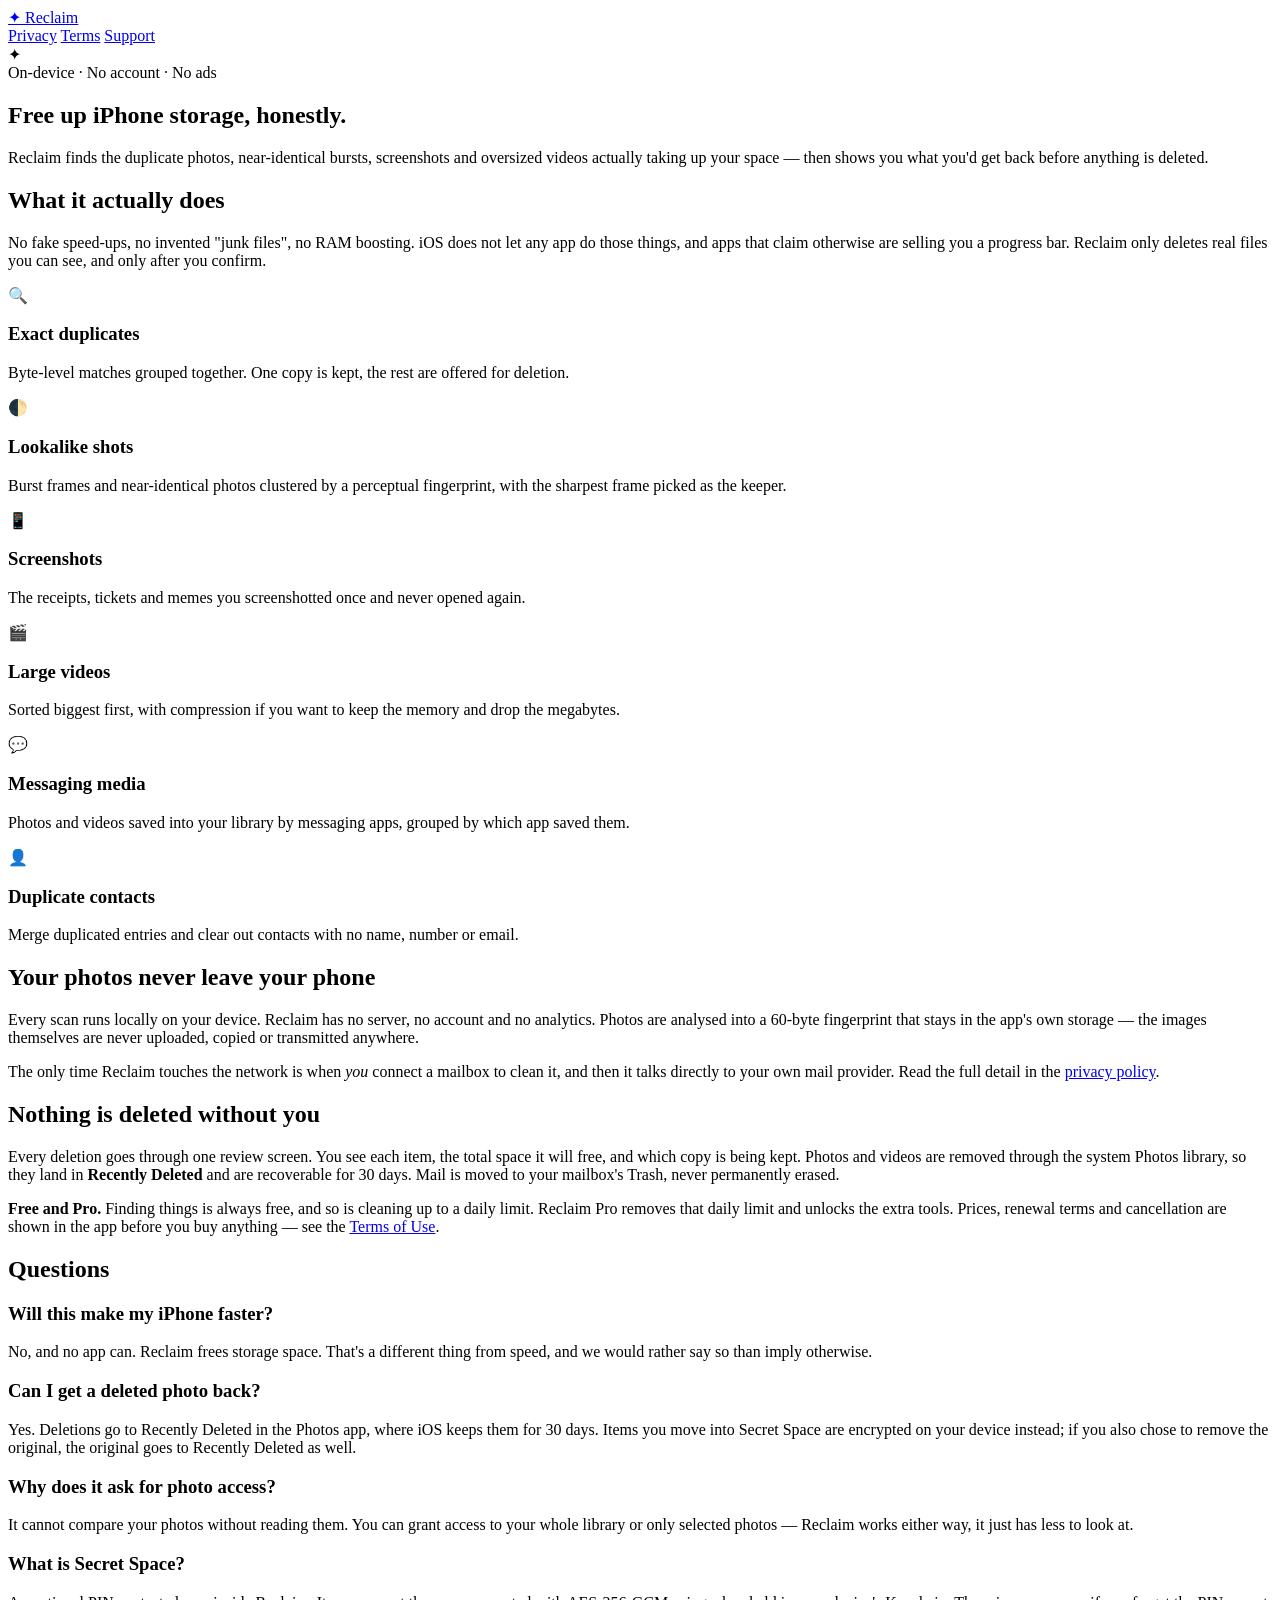
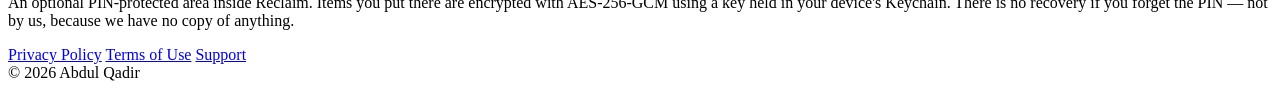
==== index.html @ c351f1a0 "Reclaim website: landing, privacy policy, terms of use, support" ====
<!doctype html>
<html lang="en">
<head>
<meta charset="utf-8">
<meta name="viewport" content="width=device-width, initial-scale=1">
<title>Reclaim — Free up iPhone storage, honestly</title>
<meta name="description" content="Reclaim finds duplicate photos, lookalike shots, screenshots and oversized videos on your iPhone, and shows you exactly what you'd get back. All analysis happens on your device.">
<link rel="stylesheet" href="/reclaim/assets/style.css">
</head>
<body>

<header class="site">
  <div class="wrap">
    <a class="brand" href="/reclaim/"><span class="mark">✦</span> Reclaim</a>
    <nav class="site">
      <a href="/reclaim/privacy/">Privacy</a>
      <a href="/reclaim/terms/">Terms</a>
      <a href="/reclaim/support/">Support</a>
    </nav>
  </div>
</header>

<main>
  <section class="hero wrap">
    <div class="mark-lg">✦</div>
    <span class="pill">On-device · No account · No ads</span>
    <h1>Free up iPhone storage, honestly.</h1>
    <p class="tagline">Reclaim finds the duplicate photos, near-identical bursts, screenshots and oversized
      videos actually taking up your space — then shows you what you'd get back before anything is deleted.</p>
  </section>

  <section class="wrap">
    <h2>What it actually does</h2>
    <p>No fake speed-ups, no invented "junk files", no RAM boosting. iOS does not let any app do those
      things, and apps that claim otherwise are selling you a progress bar. Reclaim only deletes real
      files you can see, and only after you confirm.</p>

    <div class="grid">
      <div class="card">
        <span class="icon">🔍</span>
        <h3>Exact duplicates</h3>
        <p>Byte-level matches grouped together. One copy is kept, the rest are offered for deletion.</p>
      </div>
      <div class="card">
        <span class="icon">🌓</span>
        <h3>Lookalike shots</h3>
        <p>Burst frames and near-identical photos clustered by a perceptual fingerprint, with the sharpest
          frame picked as the keeper.</p>
      </div>
      <div class="card">
        <span class="icon">📱</span>
        <h3>Screenshots</h3>
        <p>The receipts, tickets and memes you screenshotted once and never opened again.</p>
      </div>
      <div class="card">
        <span class="icon">🎬</span>
        <h3>Large videos</h3>
        <p>Sorted biggest first, with compression if you want to keep the memory and drop the megabytes.</p>
      </div>
      <div class="card">
        <span class="icon">💬</span>
        <h3>Messaging media</h3>
        <p>Photos and videos saved into your library by messaging apps, grouped by which app saved them.</p>
      </div>
      <div class="card">
        <span class="icon">👤</span>
        <h3>Duplicate contacts</h3>
        <p>Merge duplicated entries and clear out contacts with no name, number or email.</p>
      </div>
    </div>

    <h2>Your photos never leave your phone</h2>
    <p>Every scan runs locally on your device. Reclaim has no server, no account and no analytics.
      Photos are analysed into a 60-byte fingerprint that stays in the app's own storage — the images
      themselves are never uploaded, copied or transmitted anywhere.</p>
    <p>The only time Reclaim touches the network is when <em>you</em> connect a mailbox to clean it, and
      then it talks directly to your own mail provider. Read the full detail in the
      <a href="/reclaim/privacy/">privacy policy</a>.</p>

    <h2>Nothing is deleted without you</h2>
    <p>Every deletion goes through one review screen. You see each item, the total space it will free,
      and which copy is being kept. Photos and videos are removed through the system Photos library, so
      they land in <strong>Recently Deleted</strong> and are recoverable for 30 days. Mail is moved to your
      mailbox's Trash, never permanently erased.</p>

    <div class="note">
      <p><strong>Free and Pro.</strong> Finding things is always free, and so is cleaning up to a daily
        limit. Reclaim Pro removes that daily limit and unlocks the extra tools. Prices, renewal terms and
        cancellation are shown in the app before you buy anything — see the
        <a href="/reclaim/terms/">Terms of Use</a>.</p>
    </div>

    <h2>Questions</h2>

    <h3>Will this make my iPhone faster?</h3>
    <p>No, and no app can. Reclaim frees storage space. That's a different thing from speed, and we would
      rather say so than imply otherwise.</p>

    <h3>Can I get a deleted photo back?</h3>
    <p>Yes. Deletions go to Recently Deleted in the Photos app, where iOS keeps them for 30 days.
      Items you move into Secret Space are encrypted on your device instead; if you also chose to remove
      the original, the original goes to Recently Deleted as well.</p>

    <h3>Why does it ask for photo access?</h3>
    <p>It cannot compare your photos without reading them. You can grant access to your whole library or
      only selected photos — Reclaim works either way, it just has less to look at.</p>

    <h3>What is Secret Space?</h3>
    <p>An optional PIN-protected area inside Reclaim. Items you put there are encrypted with AES-256-GCM
      using a key held in your device's Keychain. There is no recovery if you forget the PIN — not by us,
      because we have no copy of anything.</p>
  </section>
</main>

<footer class="site">
  <div class="wrap">
    <div>
      <a href="/reclaim/privacy/">Privacy Policy</a>
      <a href="/reclaim/terms/">Terms of Use</a>
      <a href="/reclaim/support/">Support</a>
    </div>
    <div class="copy">© 2026 Abdul Qadir</div>
  </div>
</footer>

</body>
</html>
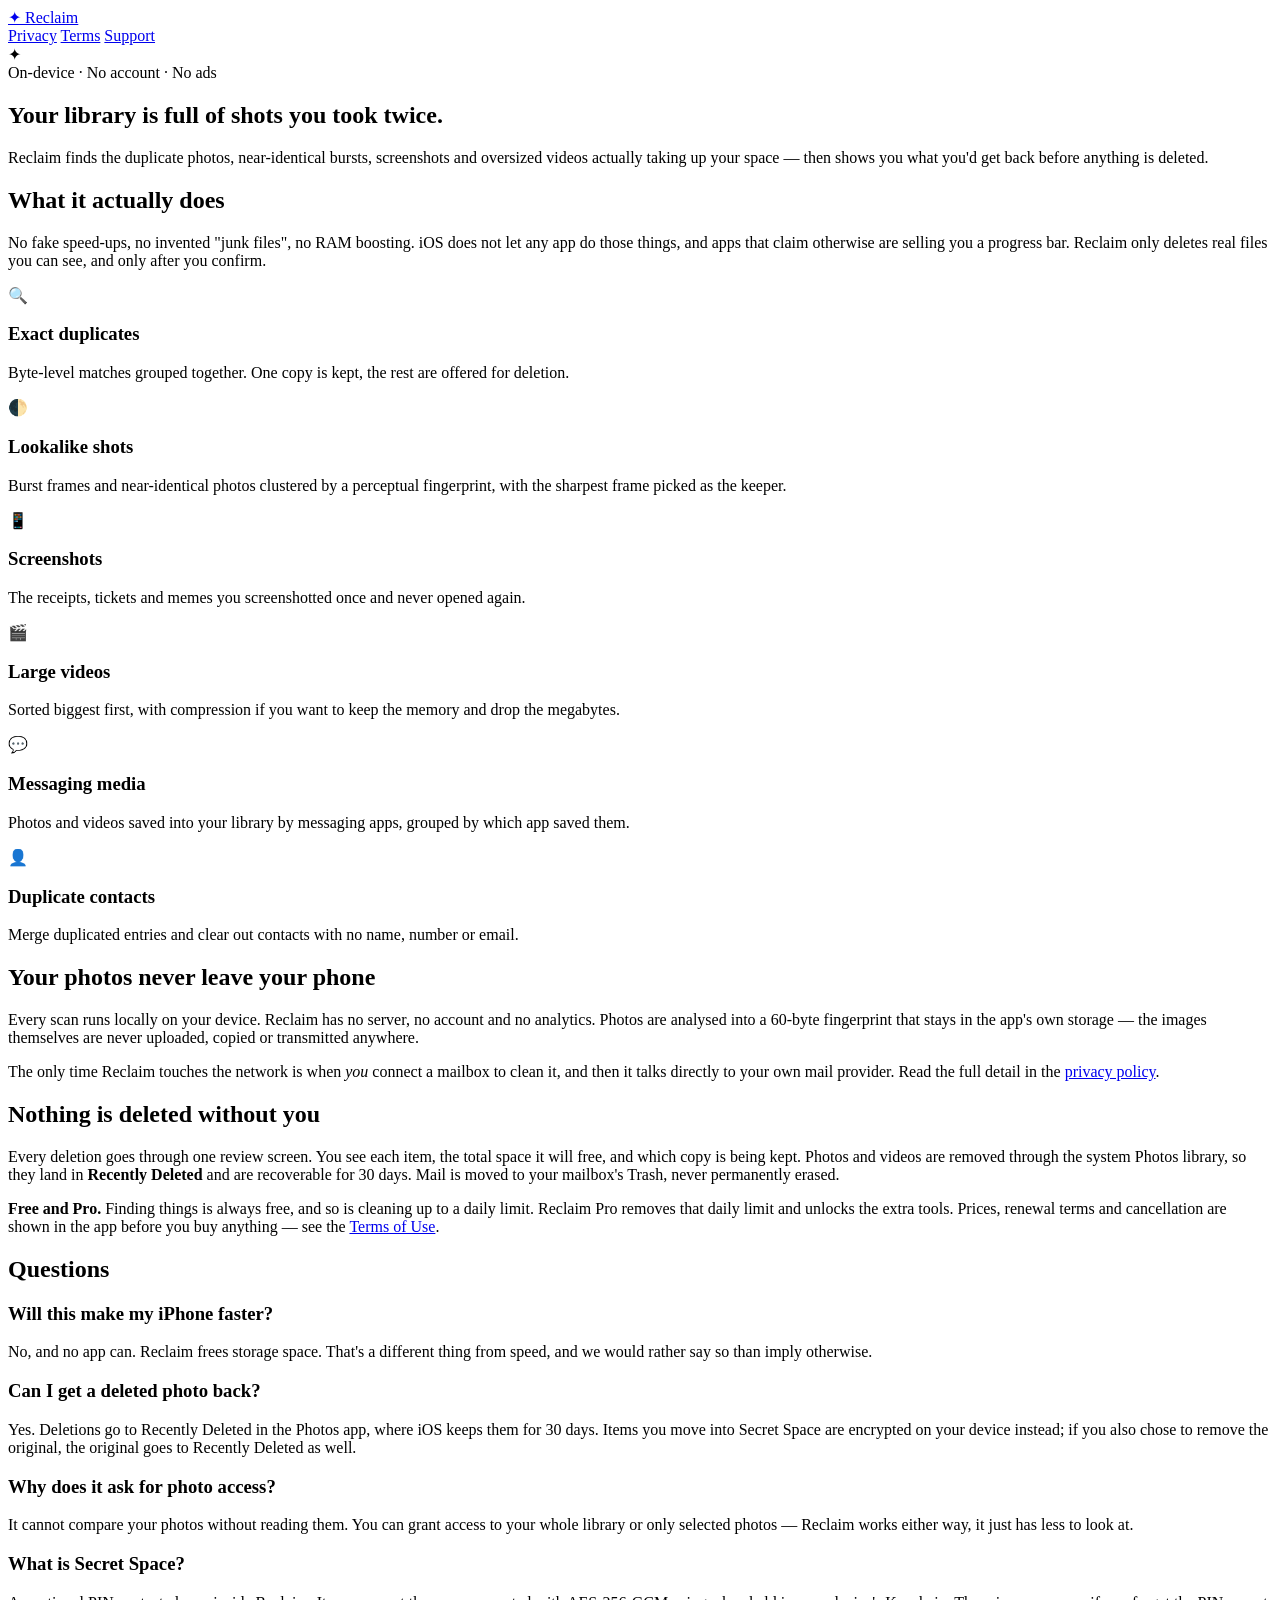
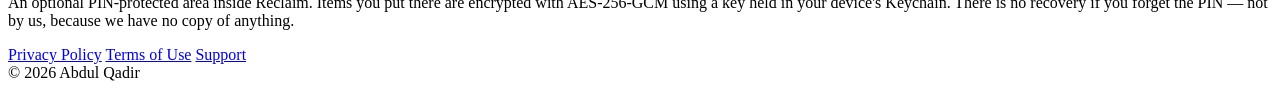
==== commit 2319d031: "Align landing page with App Store listing positioning" ====
--- a/index.html
+++ b/index.html
@@ -3,8 +3,8 @@
 <head>
 <meta charset="utf-8">
 <meta name="viewport" content="width=device-width, initial-scale=1">
-<title>Reclaim — Free up iPhone storage, honestly</title>
-<meta name="description" content="Reclaim finds duplicate photos, lookalike shots, screenshots and oversized videos on your iPhone, and shows you exactly what you'd get back. All analysis happens on your device.">
+<title>Reclaim — Photo &amp; Video Cleaner for iPhone</title>
+<meta name="description" content="Reclaim is an iPhone photo and video cleaner: find duplicate photos, lookalike shots, screenshots and large videos, and clear storage. Every scan runs on your device — nothing is uploaded.">
 <link rel="stylesheet" href="/reclaim/assets/style.css">
 </head>
 <body>
@@ -24,7 +24,7 @@
   <section class="hero wrap">
     <div class="mark-lg">✦</div>
     <span class="pill">On-device · No account · No ads</span>
-    <h1>Free up iPhone storage, honestly.</h1>
+    <h1>Your library is full of shots you took twice.</h1>
     <p class="tagline">Reclaim finds the duplicate photos, near-identical bursts, screenshots and oversized
       videos actually taking up your space — then shows you what you'd get back before anything is deleted.</p>
   </section>
